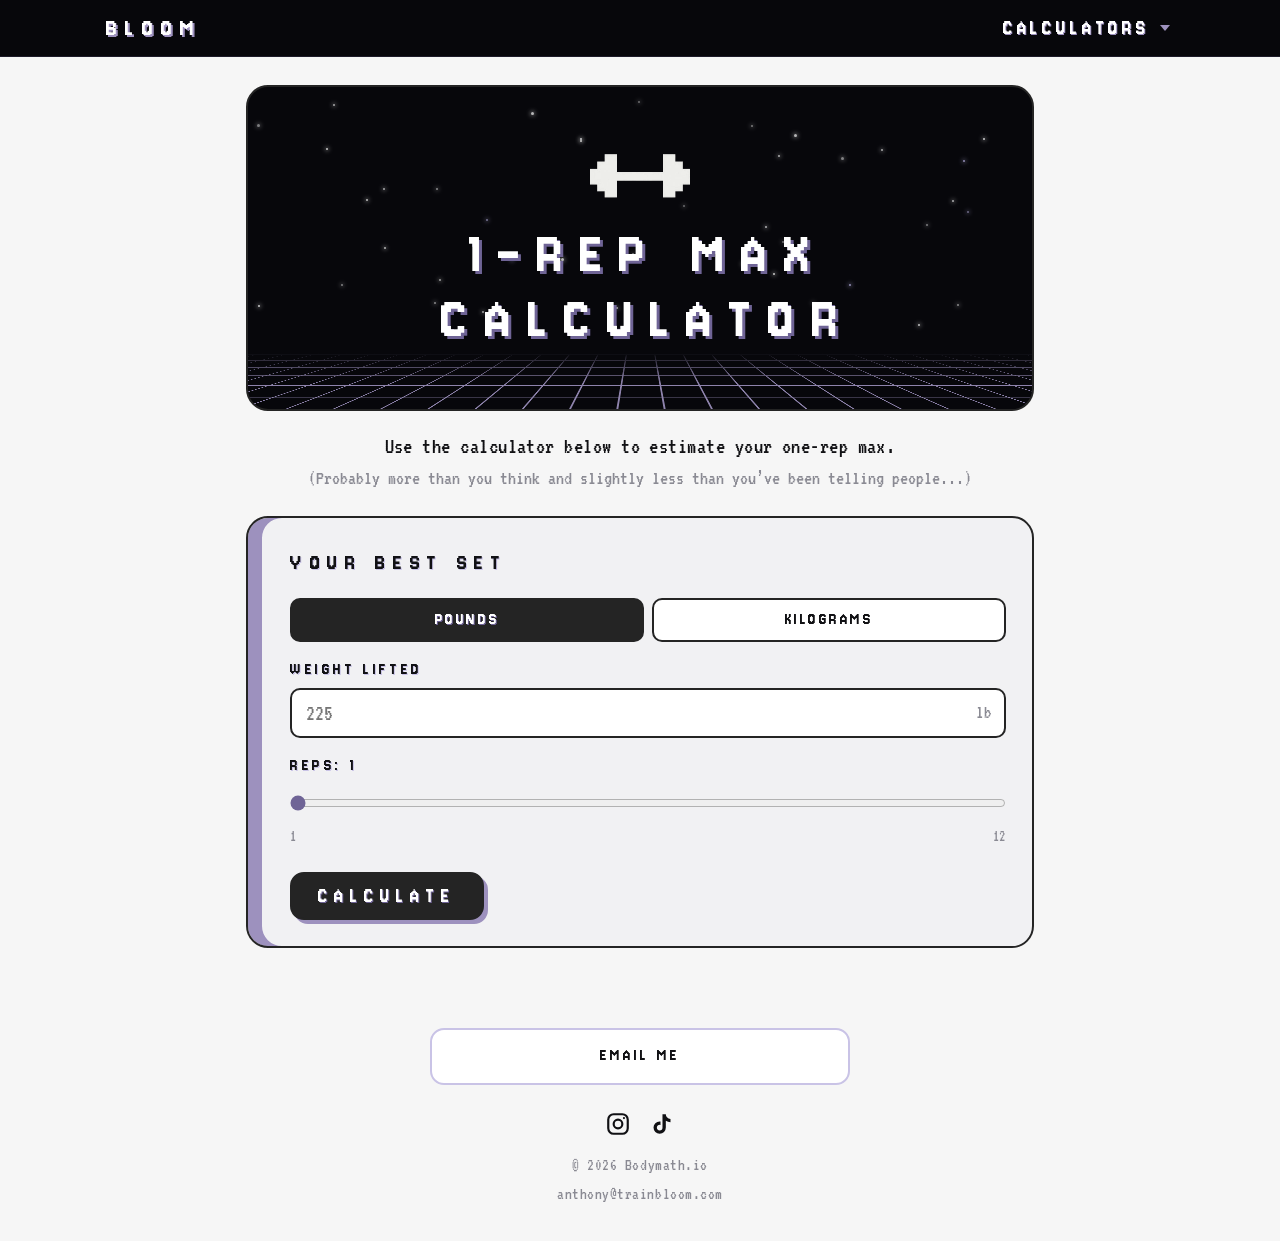
==== 1-rep-max-calculator/index.html @ a90d75d2 "1RM and strength standards headers: dumbbell-only and bars-only icons (home cards keep the originals" ====
<!doctype html>
<html lang="en">
<head>
  <meta charset="utf-8">
  <meta name="viewport" content="width=device-width, initial-scale=1">
  <title>1 REP MAX CALCULATOR | Bodymath.io</title>
  <meta name="description" content="Estimate your one-rep max from any set of 1–12 reps, plus a rep max and percentage table to program your training.">
  <link rel="canonical" href="https://www.trainbloom.com/1-rep-max-calculator/">
  <link rel="icon" href="/assets/img/favicon-32.png" sizes="32x32">
  <link rel="apple-touch-icon" href="/assets/img/favicon.png">
  <link rel="preconnect" href="https://fonts.googleapis.com">
  <link rel="preconnect" href="https://fonts.gstatic.com" crossorigin>
  <link href="https://fonts.googleapis.com/css2?family=Jersey+10&family=VT323&family=Poppins:ital,wght@0,300;0,400;0,500;0,600;1,300&display=swap" rel="stylesheet">
  <link rel="stylesheet" href="/assets/css/site.css">
</head>
<body>
  <main class="wrap">
    <header class="hero sm">
      <img class="px ico-dumbbell" src="/assets/icons/1rm-bar.png" alt="" height="44">
      <h1>1-Rep Max<br>Calculator</h1>
    </header>
    <p class="lede">Use the calculator below to estimate your one-rep max.</p>
    <p class="lede-sub">(Probably more than you think and slightly less than you’ve been telling people...)</p>

    <form class="calc" id="form" novalidate>
      <h2>Your best set</h2>
      <div class="fields">
        <div class="field full">
          <div class="seg" data-name="units" data-remember>
            <button data-value="imperial" aria-pressed="true">Pounds</button>
            <button data-value="metric">Kilograms</button>
          </div>
        </div>
        <div class="field full">
          <label for="weight">Weight lifted</label>
          <div class="unit-wrap"><input type="number" id="weight" inputmode="decimal" min="0" placeholder="225"><span class="u" data-wu>lb</span></div>
        </div>
        <div class="field full">
          <label for="reps">Reps: <span id="reps-out">1</span></label>
          <input type="range" id="reps" min="1" max="12" step="1" value="1">
          <div class="range-ends"><span>1</span><span>12</span></div>
        </div>
      </div>
      <div class="actions"><button class="btn" type="submit">Calculate</button></div>

      <div class="results" id="results" hidden aria-live="polite">
        <div class="big">
          <div class="k">1-Rep Max</div>
          <div class="v"><span id="r-1rm"></span> <small data-wu>lb</small></div>
        </div>
        <h2>1-RM Table</h2>
        <div class="tbl-wrap">
          <table class="tbl">
            <thead><tr><th>Weight</th><th>Rep max</th><th>1RM%</th></tr></thead>
            <tbody id="r-table"></tbody>
          </table>
        </div>
        <a class="next-card" href="/strength-standards-calculator/">
          <div class="next-k">Next up</div>
          <div class="next-h">See how you stack up</div>
          <p>Compare your lifts to strength standards for your bodyweight, age and sex with my Strength Standards calculator.</p>
          <span class="btn next-btn">Check my strength level &#9656;</span>
        </a>
      </div>
    </form>
  </main>

  <script src="/assets/js/layout.js"></script>
  <script src="/assets/js/calc.js"></script>
  <script>
    (function () {
      var B = Bloom;
      var units = B.unitSystem();
      var form = document.getElementById("form");
      var reps = document.getElementById("reps"), repsOut = document.getElementById("reps-out");
      reps.addEventListener("input", function () { repsOut.textContent = reps.value; });

      // [rep max, % of 1RM] — from the original calculator
      var ROWS = [[1, 100], [2, 95], [3, 93], [4, 90], [5, 87], [6, 85], [7, 83], [8, 80], [9, 77], [10, 75], [11, 73], [12, 70],
                  ["-", 65], ["-", 60], ["-", 55], ["-", 50]];

      form.addEventListener("submit", function (e) {
        e.preventDefault();
        var w = B.num("weight"), r = parseInt(reps.value, 10);
        if (!B.error(form, !(w > 0) ? "Please enter the weight you lifted." : "")) return;

        var orm = w * (36 / (37 - r));                                  // Brzycki
        var unit = units() === "metric" ? " kg" : " lbs";
        document.getElementById("r-1rm").textContent = B.fmt(orm);
        document.getElementById("r-table").innerHTML = ROWS.map(function (row) {
          return "<tr" + (row[0] === r ? ' class="hl"' : "") + "><td>" + B.fmt(orm * row[1] / 100) + unit + "</td><td>" +
            row[0] + "</td><td>" + row[1] + "%</td></tr>";
        }).join("");

        B.show(document.getElementById("results"));
      });
    })();
  </script>
</body>
</html>
---- assets/css/site.css ----
/* Trainbloom — shared styles (matches the hoo.be/trainbloom card look) */

:root {
  --bg: #f6f6f6;          /* page background */
  --card: #f1f1f3;        /* card fill */
  --paper: #ffffff;
  --ink: #242424;         /* outlines, dark fills */
  --text: #111114;
  --ink-soft: #4a4a52;
  --muted: #8a8a93;
  --line: #e2e2e8;
  --lav: #9d91be;         /* card stripe */
  --lav-dark: #6f6496;
  --lav-line: #c9c3e6;    /* soft lavender outlines */
  --lav-soft: #e9e6f3;
  --night: #07070b;

  /* legacy names used inline by pages */
  --pink: var(--lav-soft);
  --pink-strong: var(--lav);
  --purple: var(--lav);
  --purple-dark: var(--lav-dark);
  --purple-soft: var(--lav-soft);
  --panel: var(--card);

  --r-lg: 22px;
  --r-md: 14px;
  --r-sm: 10px;
  --pixel: "Jersey 10", "VT323", "Courier New", monospace;
  --mono: "VT323", "Courier New", monospace; /* thin pixel type for small accessory text */
  --sans: "Poppins", system-ui, -apple-system, "Segoe UI", sans-serif;
  --track: .32em;
  --px-shadow: 1px 1px 0 var(--lav-line);
}

* { box-sizing: border-box; }
html { -webkit-text-size-adjust: 100%; }
body {
  margin: 0;
  background: var(--bg);
  color: var(--text);
  font-family: var(--sans);
  font-weight: 400;
  line-height: 1.6;
  min-height: 100vh;
  display: flex;
  flex-direction: column;
}
main { flex: 1; }
img { max-width: 100%; height: auto; display: block; }
a { color: inherit; }
.px { image-rendering: pixelated; }

.wrap { width: 100%; max-width: 820px; margin: 0 auto; padding: 0 16px; }

/* pixel label type */
.pxt {
  font-family: var(--pixel); font-weight: 400; text-transform: uppercase;
  letter-spacing: var(--track); text-shadow: var(--px-shadow);
}

/* ---------- Header ---------- */
.site-header { position: sticky; top: 0; z-index: 50; background: var(--night); border-bottom: 1px solid #1d1b29; }
.site-header .bar {
  max-width: 1100px; margin: 0 auto; padding: 0 16px;
  height: 56px; display: flex; align-items: center; justify-content: space-between; gap: 16px;
}
.logo {
  font-family: var(--pixel); color: #fff; text-decoration: none; font-size: 26px; line-height: 1;
  letter-spacing: var(--track); text-shadow: 2px 2px 0 var(--lav);
}
.nav { position: relative; }
.nav-toggle {
  font-family: var(--pixel); font-size: 22px; letter-spacing: .22em; text-transform: uppercase;
  color: #fff; background: none; border: 0; cursor: pointer; padding: 8px 4px;
  display: flex; align-items: center; gap: 10px; text-shadow: 1px 1px 0 var(--lav);
}
.nav-toggle::after {
  content: ""; width: 0; height: 0;
  border-left: 5px solid transparent; border-right: 5px solid transparent; border-top: 6px solid var(--lav);
  transition: transform .15s;
}
.nav.open .nav-toggle::after { transform: rotate(180deg); }
.nav-menu {
  display: none; position: absolute; right: 0; top: calc(100% + 10px);
  background: var(--card); border: 2px solid var(--ink); border-radius: var(--r-md); overflow: hidden;
  min-width: 270px; list-style: none; margin: 0; padding: 6px 0 6px 10px;
  box-shadow: inset 10px 0 0 var(--lav), 0 10px 30px rgba(0,0,0,.25);
}
.nav.open .nav-menu { display: block; }
.nav-menu a {
  display: block; padding: 8px 16px; text-decoration: none; color: var(--text);
  font-family: var(--pixel); font-size: 19px; letter-spacing: .2em; text-transform: uppercase;
}
.nav-menu a:hover, .nav-menu a:focus-visible, .nav-menu a[aria-current="page"] { background: var(--lav-soft); outline: none; }

/* ---------- Synthwave hero (from the Book List / Lifting cards) ---------- */
.hero {
  position: relative; overflow: hidden; isolation: isolate;
  background: var(--night); color: #fff; text-align: center;
  border: 2px solid var(--ink); border-radius: var(--r-lg);
  margin: 28px auto 22px; padding: 42px 20px 96px;
}
.hero::before { /* stars */
  content: ""; position: absolute; inset: 0; z-index: -2; opacity: .85;
  background-image:
    radial-gradient(1px 1px at 12% 18%, #fff 50%, transparent 51%),
    radial-gradient(1px 1px at 27% 62%, #fff 50%, transparent 51%),
    radial-gradient(1px 1px at 41% 30%, #cfc8ff 50%, transparent 51%),
    radial-gradient(1px 1px at 58% 12%, #fff 50%, transparent 51%),
    radial-gradient(1.5px 1.5px at 66% 48%, #fff 50%, transparent 51%),
    radial-gradient(1px 1px at 79% 26%, #fff 50%, transparent 51%),
    radial-gradient(1px 1px at 88% 58%, #cfc8ff 50%, transparent 51%),
    radial-gradient(1px 1px at 6% 46%, #fff 50%, transparent 51%),
    radial-gradient(1.5px 1.5px at 34% 8%, #fff 50%, transparent 51%),
    radial-gradient(1px 1px at 94% 10%, #fff 50%, transparent 51%),
    radial-gradient(1px 1px at 50% 55%, #fff 50%, transparent 51%),
    radial-gradient(1px 1px at 72% 70%, #fff 50%, transparent 51%);
  background-size: 260px 160px;
}
.hero::after { /* perspective grid */
  content: ""; position: absolute; z-index: -1; left: -50%; right: -50%; bottom: -2px; height: 210px;
  background-image:
    linear-gradient(var(--lav) 2px, transparent 2px),
    linear-gradient(90deg, var(--lav) 2px, transparent 2px);
  background-size: 48px 34px; background-position: center bottom;
  transform: perspective(260px) rotateX(62deg); transform-origin: bottom center;
  -webkit-mask-image: linear-gradient(to top, #000 35%, transparent 100%);
          mask-image: linear-gradient(to top, #000 35%, transparent 100%);
  opacity: .9;
}
.hero .px { width: auto; height: 64px; margin: 0 auto 14px; filter: invert(1); }
.hero .px.ico-dumbbell { height: 44px; margin-top: 10px; margin-bottom: 24px; }   /* wide icon: shorter, same overall footprint */
.hero .px.ico-bars { height: 56px; margin-top: 4px; margin-bottom: 18px; }
.hero h1 {
  margin: 0; font-family: var(--pixel); font-weight: 400; text-transform: uppercase;
  font-size: clamp(30px, 7vw, 54px); line-height: 1.05; letter-spacing: .26em; margin-right: -.26em;
  text-shadow: 3px 3px 0 var(--lav-dark);
}
.hero p { margin: 12px 0 0; color: #c9c6d8; font-size: 15px; }
/* Home hero: one figure with three stats either side, animated by hero.js. The art is a 640×480
   canvas (.hero-stage) centred in the banner; on wide screens the banner is wider than the canvas
   and the extra space is just stars. Title sizes are in cqw so they scale with the banner. */
.hero-art {
  container-type: inline-size; padding: 0; aspect-ratio: 1100 / 520;
  width: min(1100px, calc(100vw - 32px)); left: 50%; transform: translateX(-50%);
}
.hero-art::after { display: none; }
.hero-stage { position: absolute; inset: 0; z-index: 2; width: 100%; height: 100%; }
.hero-stage text { font-family: var(--pixel); letter-spacing: 3px; }
.hero-stage .hs-l { fill: #b9aef0; font-size: 21px; }
.hero-stage .hs-v { fill: #fff; font-size: 38px; }
.hero-stage .hs-u { font-size: 22px; fill: #cfccdb; }
.hero-stage .hm-fig { fill: var(--night); stroke: #d9d3f5; stroke-width: 1px; stroke-linejoin: round; }
.hp-track { fill: #2a2838; }
.hp-fill { fill: #9d91be; }
.hero-copy {
  position: absolute; inset: 0; z-index: 3; pointer-events: none;
  display: flex; flex-direction: column; align-items: center; justify-content: flex-start;
  padding-top: 2.6cqw;
}
.hero-art h1 { font-size: 6.9cqw; letter-spacing: .07em; margin: 0 -.07em 0 0; line-height: .9; text-shadow: none; }
.hero-art p { font-size: 2.15cqw; margin-top: .9cqw; color: #d3cfe3; font-weight: 300; letter-spacing: .01em; }
/* Phones: the banner takes the canvas's own 4:3 shape. */
@media (max-width: 640px) {
  .hero-art { aspect-ratio: 640 / 480; }
  .hero-copy { padding-top: 4.2cqw; }
  .hero-art h1 { font-size: 11cqw; }
  .hero-art p { font-size: 3.4cqw; margin-top: 1.4cqw; }
}
.hero.sm { padding: 57px 16px 57px; } /* even top/bottom so the icon + title sit in the vertical middle */
.hero.sm h1 { font-size: clamp(30px, 8.6vw, 62px); }
@media (max-width: 560px) { .hero.sm h1 { letter-spacing: .18em; margin-right: -.18em; } } /* keeps "How long should" on one line */
/* Calculator headers: the icon and title stay still; the stars drift and twinkle.
   layout.js adds the star dots (.stars); without it the static stars in ::before show instead. */
.hero.has-stars::before { display: none; }
.hero .stars { position: absolute; inset: 0; z-index: -2; pointer-events: none; }
.hero .stars i {                       /* the star drifts... */
  position: absolute; width: 2px; height: 2px;
  animation: star-drift var(--t) ease-in-out var(--d) infinite;
}
.hero .stars i::after {                /* ...and a few of them sparkle: grow, glow and fade, slowly */
  content: ""; position: absolute; inset: 0; background: #fff; border-radius: 50%;
  box-shadow: 0 0 4px 1px rgba(255, 255, 255, .55);
  opacity: var(--o);
}
.hero .stars i.spark::after { animation: star-sparkle var(--s) ease-in-out var(--d) infinite; }   /* only ~10 stars sparkle */
.hero .stars i.s-lav::after { background: #cfc8ff; box-shadow: 0 0 4px 1px rgba(207, 200, 255, .6); }
.hero .stars i.s-big { width: 3px; height: 3px; }
@keyframes star-drift {
  0%, 100% { transform: translate(0, 0); }
  50% { transform: translate(var(--dx), var(--dy)); }
}
@keyframes star-sparkle {
  0%, 100% { transform: scale(.55); opacity: var(--o); }
  50% { transform: scale(1.7); opacity: 1; }
}
@media (prefers-reduced-motion: reduce) { .hero .stars i, .hero .stars i::after { animation: none; } }

.lede { text-align: center; font-family: var(--mono); font-size: 23px; line-height: 1.2; letter-spacing: .02em; margin: 0 auto 6px; max-width: 640px; }
.lede-sub { text-align: center; color: var(--muted); font-family: var(--mono); font-size: 20px; line-height: 1.15; margin: 0 auto 26px; }
.lede + .calc { margin-top: 22px; }

/* ---------- Section heading (hoo.be style) ---------- */
.section-title { text-align: center; font-family: var(--pixel); font-weight: 400; font-size: 24px; letter-spacing: var(--track); text-transform: uppercase; text-shadow: var(--px-shadow); margin: 6px 0 16px; }

/* ---------- Home cards (replicas of the hoo.be calculator cards) ---------- */
.grid { display: grid; grid-template-columns: repeat(2, minmax(0, 1fr)); gap: 16px; margin: 0 auto 56px; }
.card-link {
  position: relative; display: flex; flex-direction: column; justify-content: flex-end; gap: 12px;
  min-height: 150px; padding: 18px 44px 16px 34px; text-decoration: none; color: var(--text);
  background: var(--card); border: 2px solid var(--ink); border-radius: var(--r-lg); overflow: hidden;
  box-shadow: inset 14px 0 0 var(--lav);
  transition: transform .12s, box-shadow .12s;
}
.card-link .px { height: 52px; width: auto; align-self: flex-start; }
.card-link .t {
  font-family: var(--pixel); font-size: 26px; line-height: 1.2; text-transform: uppercase;
  letter-spacing: var(--track); text-shadow: var(--px-shadow);
}
.card-link::before { /* the little dash, top right */
  content: ""; position: absolute; top: 16px; right: 18px; width: 16px; height: 3px; background: var(--lav-line);
}
.card-link::after { /* the arrow, bottom right */
  content: "\2197"; position: absolute; right: 16px; bottom: 10px; font-size: 22px; line-height: 1; color: var(--lav-line);
}
.card-link:hover, .card-link:focus-visible {
  transform: translateY(-3px); outline: none;
  box-shadow: inset 14px 0 0 var(--lav), 0 8px 0 -2px var(--lav-line);
}
@media (max-width: 560px) {
  .grid { gap: 12px; }
  .card-link { min-height: 128px; padding: 14px 30px 12px 26px; box-shadow: inset 10px 0 0 var(--lav); border-radius: 18px; }
  .card-link:hover { box-shadow: inset 10px 0 0 var(--lav); }
  .card-link .px { height: 40px; }
  .card-link .t { font-size: 19px; letter-spacing: .2em; }
  .card-link::after { right: 10px; font-size: 18px; }
  .card-link::before { right: 12px; top: 12px; width: 12px; }
}

/* ---------- Calculator card ---------- */
.calc {
  position: relative; background: var(--card); border: 2px solid var(--ink); border-radius: var(--r-lg);
  box-shadow: inset 14px 0 0 var(--lav);
  padding: 26px 26px 26px 42px; margin: 8px 0 48px;
}
.calc h2 {
  font-family: var(--pixel); font-weight: 400; font-size: 24px; letter-spacing: var(--track);
  text-transform: uppercase; text-shadow: var(--px-shadow); margin: 0 0 16px;
}
.fields { display: grid; grid-template-columns: repeat(2, minmax(0,1fr)); gap: 16px 20px; }
.fields .full { grid-column: 1 / -1; }
@media (max-width: 560px) {
  .fields { grid-template-columns: 1fr; }
  .calc { padding: 20px 16px 20px 28px; box-shadow: inset 10px 0 0 var(--lav); border-radius: 18px; }
}

.field label, .field .label {
  display: block; font-family: var(--pixel); font-size: 18px; letter-spacing: .2em; line-height: 1.3;
  text-transform: uppercase; margin-bottom: 7px; color: var(--text); text-shadow: var(--px-shadow);
}
.field .hint { font-family: var(--mono); font-size: 17px; line-height: 1.15; color: var(--muted); margin-top: 5px; }
.row { display: flex; gap: 8px; }
.row > * { flex: 1; min-width: 0; }

input[type="number"], input[type="date"], select {
  width: 100%; font: inherit; font-family: var(--mono); font-weight: 400; font-size: 22px; line-height: 1.1; color: var(--text);
  padding: 11px 14px; border: 2px solid var(--ink); border-radius: var(--r-sm); background: var(--paper);
  appearance: none; -webkit-appearance: none; -moz-appearance: textfield;
}
select {
  background-image: linear-gradient(45deg, transparent 50%, var(--ink) 50%), linear-gradient(135deg, var(--ink) 50%, transparent 50%);
  background-position: calc(100% - 20px) 50%, calc(100% - 14px) 50%;
  background-size: 6px 6px; background-repeat: no-repeat; padding-right: 36px;
}
input::-webkit-outer-spin-button, input::-webkit-inner-spin-button { -webkit-appearance: none; margin: 0; }
input:focus, select:focus { outline: 3px solid var(--lav-line); outline-offset: 1px; }
.unit-wrap { position: relative; }
.unit-wrap .u { position: absolute; right: 14px; top: 50%; transform: translateY(-50%); font-family: var(--mono); font-size: 19px; color: var(--muted); pointer-events: none; }
.unit-wrap input { padding-right: 46px; }

/* segmented toggle */
.seg { display: flex; gap: 8px; }
.seg button {
  flex: 1; font-family: var(--pixel); font-size: 18px; letter-spacing: .14em; text-transform: uppercase; line-height: 1.2;
  background: var(--paper); color: var(--text); border: 2px solid var(--ink); border-radius: var(--r-sm);
  padding: 9px 8px; cursor: pointer; transition: background .1s;
}
.seg button:hover { background: var(--lav-soft); }
.seg button[aria-pressed="true"] { background: var(--ink); color: #fff; text-shadow: 1px 1px 0 var(--lav-dark); }
.seg button:focus-visible { outline: 3px solid var(--lav-line); outline-offset: 1px; }
.seg.multi { display: grid; grid-template-columns: repeat(auto-fit, minmax(118px, 1fr)); }

.btn {
  display: inline-block; font-family: var(--pixel); font-size: 22px; letter-spacing: var(--track); text-transform: uppercase;
  background: var(--ink); color: #fff; border: 2px solid var(--ink); border-radius: var(--r-md);
  padding: 10px 26px; cursor: pointer; text-decoration: none; text-shadow: 1px 1px 0 var(--lav-dark);
  box-shadow: 4px 4px 0 var(--lav); transition: transform .1s, box-shadow .1s;
}
.btn:hover { transform: translate(-1px,-1px); box-shadow: 5px 5px 0 var(--lav); }
.btn:active { transform: translate(3px,3px); box-shadow: 1px 1px 0 var(--lav); }
.actions { margin-top: 22px; display: flex; gap: 12px; flex-wrap: wrap; }

/* range slider */
input[type="range"] { width: 100%; accent-color: var(--lav-dark); height: 28px; margin: 4px 0 0; }
.range-ends { display: flex; justify-content: space-between; font-family: var(--mono); font-size: 16px; letter-spacing: .04em; color: var(--muted); }
#bf-out { color: var(--lav-dark); }

/* label with its value pushed to the right */
.field .label-row { display: flex; justify-content: space-between; align-items: baseline; gap: 10px; }
.label-row > span:last-child { color: var(--lav-dark); text-transform: none; font-size: 1.25em; letter-spacing: .08em; }
.label-row > span { white-space: nowrap; }
@media (max-width: 560px) { .field .label-row { font-size: 15px; letter-spacing: .14em; } }
.field.has-info { position: relative; }
.field.has-info > .info-pop { top: 32px; left: 0; right: 0; }
/* workout-hours slider: pixel dumbbell + 8-cell bar that fills one cell per hour */
.gym {
  display: flex; align-items: center; gap: 20px; height: 60px; padding: 0 18px; margin: 2px 0 4px;
  background: var(--paper); border: 2px solid var(--ink); border-radius: var(--r-sm);
}
.gym-icon { flex: none; width: 66px; height: 33px; fill: var(--ink); }
/* the bar is a wedge: a thin point on the left (0 hrs) growing to full height on the right (8+),
   cut with clip-path; .gym-fill inside it is the filled part. */
.gym-bar {
  flex: 1; display: flex; height: 22px; background: #e4e1ec;
  clip-path: polygon(0 100%, 100% 0, 100% 100%);
}
.gym-fill {       /* grows smoothly with the slider; lavender with fine scanlines */
  display: block; height: 100%; width: 0;
  background: repeating-linear-gradient(to bottom, var(--lav) 0 2px, #8f83b3 2px 3px);
}
.gym-fill.snap { transition: width .18s ease-out; }
@media (max-width: 560px) { .gym { height: 48px; gap: 14px; padding: 0 12px; } .gym-icon { width: 44px; height: 22px; } .gym-bar { height: 16px; } }
/* "next up" card linking to another calculator */
.next-card {
  display: block; margin-top: 26px; padding: 18px; text-decoration: none; color: inherit; text-align: center;
  background: var(--lav-soft); border: 2px solid var(--ink); border-radius: var(--r-md); box-shadow: 4px 4px 0 var(--lav);
  transition: transform .1s, box-shadow .1s;
}
.next-card:hover { transform: translate(-1px, -1px); box-shadow: 5px 5px 0 var(--lav); }
.next-k { font-family: var(--mono); font-size: 17px; color: var(--lav-dark); letter-spacing: .04em; }
.next-h { font-family: var(--pixel); font-size: 24px; letter-spacing: .14em; text-transform: uppercase; text-shadow: var(--px-shadow); margin: 2px 0 6px; }
.next-card p { font-family: var(--mono); font-size: 19px; line-height: 1.2; color: var(--ink-soft); margin: 0 auto 14px; max-width: 460px; }
.next-btn { font-size: 17px; padding: 8px 18px; letter-spacing: .14em; }
/* step slider: pixel sneakers + footprint trail */
#steps-out { color: var(--lav-dark); }
.trail {
  position: relative; height: 60px; margin: 2px 0 4px; overflow: hidden;
  background: var(--paper); border: 2px solid var(--ink); border-radius: var(--r-sm);
}
.trail::after { /* ground line */
  content: ""; position: absolute; left: 10px; right: 10px; bottom: 9px; height: 2px;
  background: repeating-linear-gradient(90deg, var(--line) 0 6px, transparent 6px 10px);
}
.trail-shoe { position: absolute; left: 10px; bottom: 11px; width: 56px; height: 30px; z-index: 1; }
.trail-prints { position: absolute; top: 0; bottom: 0; left: 80px; right: 12px; }
.trail-prints i {
  position: absolute; width: 18px; height: 6px; color: var(--lav);
  opacity: 0; transform: translateY(3px) scale(.5); transition: opacity .12s, transform .18s cubic-bezier(.3,1.8,.5,1);
}
.trail-prints i.up { top: 31px; }
.trail-prints i.down { top: 38px; }
.trail.small { height: 46px; }
.trail.small .trail-shoe { width: 42px; height: 22.5px; }
.trail.small .trail-prints { left: 62px; }
.trail.small .trail-prints i { width: 12px; height: 4px; }
.trail.small .trail-prints i.up { top: 21px; }
.trail.small .trail-prints i.down { top: 27px; }
.trail-prints svg { display: block; width: 100%; height: 100%; fill: currentColor; }
.trail-prints i.on { opacity: 1; transform: none; }
@media (prefers-reduced-motion: reduce) { .trail-prints i { transition: none; } }

/* ---------- Results ---------- */
.results { margin-top: 26px; border-top: 2px dashed var(--lav-line); padding-top: 24px; scroll-margin-top: 72px; /* clear the sticky header */ }
.results[hidden] { display: none; }
.results h2 { margin-top: 26px; }
.results > h2:first-child { margin-top: 0; }
.calc h2.h-center { text-align: center; }
.big { background: var(--paper); border: 2px solid var(--ink); border-radius: var(--r-md); padding: 18px; text-align: center; margin-bottom: 16px; }
.big .k, .stat .k { font-family: var(--pixel); font-size: 17px; letter-spacing: .2em; text-transform: uppercase; color: var(--ink-soft); text-shadow: var(--px-shadow); }
.big .v { font-family: var(--pixel); font-size: clamp(48px, 11vw, 66px); line-height: 1.05; letter-spacing: .06em; text-shadow: 3px 3px 0 var(--lav-line); }
.big .v small { font-size: .42em; color: var(--ink-soft); text-transform: uppercase; letter-spacing: .15em; text-shadow: none; }
.big .s { font-family: var(--mono); font-size: 19px; line-height: 1.15; color: var(--ink-soft); }

.stats { display: grid; grid-template-columns: repeat(auto-fit, minmax(160px, 1fr)); gap: 12px; margin-bottom: 16px; }
.stat { border: 2px solid var(--ink); border-radius: var(--r-md); padding: 12px 14px; background: var(--paper); }
/* "What's this?" button on result cards and the explanation it opens */
.stat, .big { position: relative; }
.info {
  display: inline-grid; place-items: center; width: 20px; height: 20px; margin-left: 6px; padding: 0;
  vertical-align: 2px; font-family: var(--pixel); font-size: 15px; line-height: 1; letter-spacing: 0; text-shadow: none;
  color: var(--ink); background: var(--lav-soft); border: 2px solid var(--ink); border-radius: 6px; cursor: pointer;
}
.info:hover, .info[aria-expanded="true"] { background: var(--lav); color: #fff; }
.info:focus-visible { outline: 3px solid var(--lav-line); outline-offset: 1px; }
.info-pop {
  position: absolute; z-index: 5; left: 10px; right: 10px; top: 40px; text-align: left;
  background: var(--ink); color: #f1eff8; border-radius: var(--r-sm); box-shadow: 4px 4px 0 var(--lav);
  padding: 10px 12px; font-family: var(--mono); font-size: 18px; line-height: 1.2;
  letter-spacing: .02em; text-transform: none; text-shadow: none;
}
.info-pop b { font-weight: 400; color: var(--lav-line); }
.big .info-pop { left: 18px; right: 18px; top: 46px; }
.stat .v { font-family: var(--pixel); font-size: 32px; line-height: 1.2; letter-spacing: .05em; text-transform: uppercase; }
.stat .s { font-family: var(--mono); font-size: 16px; line-height: 1.15; color: var(--muted); }
.stat.hl { background: var(--lav-soft); }
/* two stat cards that stay side by side, even on phones (protein min / max) */
.stats.pair { grid-template-columns: repeat(2, minmax(0, 1fr)); }
.stat .v small { font-size: .5em; margin-left: 4px; color: var(--ink-soft); letter-spacing: .1em; }
@media (max-width: 560px) {
  .stats.pair { gap: 10px; }
  .stats.pair .stat { padding: 10px 12px; }
  .stats.pair .k { font-size: 14px; letter-spacing: .14em; }
  .stats.pair .v { font-size: 30px; }
  .stats.pair .s { font-size: 15px; }
  .big-opt { padding: 14px 12px 12px; }
  .big-opt .v { font-size: 52px; }
}

.tbl-wrap { overflow-x: auto; -webkit-overflow-scrolling: touch; border: 2px solid var(--ink); border-radius: var(--r-md); margin: 8px 0 16px; background: var(--paper); }
table.tbl { width: 100%; border-collapse: collapse; font-family: var(--mono); font-size: 19px; line-height: 1.1; }
table.tbl th, table.tbl td { border-bottom: 1px solid var(--line); padding: 10px 12px; text-align: center; white-space: nowrap; }
table.tbl tr:last-child td { border-bottom: 0; }
table.tbl td + td, table.tbl th + th { border-left: 1px solid var(--line); }
table.tbl th { font-family: var(--pixel); font-weight: 400; font-size: 16px; letter-spacing: .16em; text-transform: uppercase; background: var(--ink); color: #fff; border-color: #3a3a3a; }
table.tbl td:first-child { text-align: left; white-space: normal; min-width: 9em; }
.lvl-sub { display: block; font-size: 16px; color: var(--muted); margin-top: 3px; }
table.tbl tr.hl .lvl-sub { color: var(--lav-dark); }
table.tbl tr.hl td, table.tbl td.hl { background: var(--lav-soft); color: var(--lav-dark); }

.meter { margin: 12px 0 18px; }
.meter-track { display: flex; height: 20px; border: 2px solid var(--ink); border-radius: 999px; position: relative; overflow: visible; background: var(--paper); }
.meter-track span { flex: 1; }
.meter-track span:first-child { border-radius: 999px 0 0 999px; }
.meter-track span:last-of-type { border-radius: 0 999px 999px 0; }
.meter-track span + span { border-left: 2px solid var(--ink); }
.meter-pin { position: absolute; top: -12px; width: 0; height: 0; border-left: 7px solid transparent; border-right: 7px solid transparent; border-top: 9px solid var(--ink); transform: translateX(-7px); }
.meter-labels { display: flex; font-family: var(--pixel); font-size: 15px; letter-spacing: .1em; text-transform: uppercase; color: var(--ink-soft); margin-top: 4px; }
.meter-labels span { flex: 1; text-align: center; }

.stack { display: flex; height: 36px; border: 2px solid var(--ink); border-radius: var(--r-sm); overflow: hidden; margin: 8px 0 8px; }
.stack > div { display: flex; align-items: center; justify-content: center; font-family: var(--pixel); font-size: 18px; letter-spacing: .08em; overflow: hidden; white-space: nowrap; }
.stack > div + div { border-left: 2px solid var(--ink); }
.legend { display: flex; flex-wrap: wrap; gap: 6px 16px; font-family: var(--mono); font-size: 18px; line-height: 1.15; color: var(--ink-soft); }
.legend i { display: inline-block; width: 12px; height: 12px; border: 1.5px solid var(--ink); border-radius: 3px; margin-right: 6px; vertical-align: -1px; }

.note { font-family: var(--mono); font-size: 17px; line-height: 1.2; color: var(--muted); margin: 12px 0 0; }
/* TDEE goal picker: goal buttons, pace slider on the left, daily target card on the right */
.goal-tabs { margin-bottom: 18px; }
.goal { display: grid; grid-template-columns: minmax(0, 1.15fr) minmax(0, 1fr); gap: 22px; align-items: center; }
.goal-k {
  font-family: var(--pixel); font-size: 18px; letter-spacing: .2em; text-transform: uppercase;
  text-shadow: var(--px-shadow); line-height: 1.2;
}
.goal-hint { margin: 2px 0 10px; font-family: var(--mono); font-size: 18px; line-height: 1.1; color: var(--muted); }
.goal-rate { font-family: var(--pixel); font-size: clamp(34px, 7vw, 46px); line-height: 1; letter-spacing: .04em; text-shadow: 2px 2px 0 var(--lav-line); }
.goal-sub { font-family: var(--mono); font-size: 19px; line-height: 1.1; color: var(--ink-soft); margin: 8px 0 8px; min-height: 1.1em; }
.goal-ticks { display: flex; justify-content: space-between; margin-top: 2px; }
.goal-ticks span { flex: 1; display: flex; flex-direction: column; font-family: var(--mono); font-size: 16px; line-height: 1.1; color: var(--muted); letter-spacing: .04em; }
.goal-ticks span:nth-child(2) { text-align: center; }
.goal-ticks span:last-child { text-align: right; }
.goal-ticks b { font-weight: 400; font-size: 19px; color: var(--text); text-transform: uppercase; letter-spacing: .08em; }
.goal-ticks i { font-style: normal; }
.goal-target {
  background: var(--lav-soft); border: 2px solid var(--ink); border-radius: var(--r-md);
  padding: 18px 16px; text-align: center; box-shadow: 4px 4px 0 var(--lav);
}
.goal-target .k { font-family: var(--pixel); font-size: 17px; letter-spacing: .2em; text-transform: uppercase; color: var(--ink-soft); text-shadow: var(--px-shadow); }
.goal-target .v { font-family: var(--pixel); font-size: clamp(52px, 12vw, 70px); line-height: 1; letter-spacing: .05em; margin-top: 6px; text-shadow: 3px 3px 0 var(--lav-line); }
.goal-target .u { font-family: var(--pixel); font-size: 16px; letter-spacing: .2em; text-transform: uppercase; color: var(--ink-soft); margin-top: 2px; }
.goal-diff { border-top: 1px solid var(--lav-line); margin-top: 12px; padding-top: 10px; font-family: var(--mono); font-size: 20px; line-height: 1.1; color: var(--ink-soft); }
.goal-target.low .v { color: #a8364b; }
.goal-target.low .goal-diff::after { content: " · under 1,200 cal, see note below"; color: #a8364b; }
.goal-foot { font-family: var(--mono); font-size: 17px; color: var(--muted); margin: 12px 0 0; }
@media (max-width: 560px) {
  .goal { grid-template-columns: 1fr; gap: 18px; }
  .goal-tabs button { font-size: 15px; letter-spacing: .08em; padding: 9px 4px; }
}
.callout { border: 2px solid var(--lav-line); border-left: 8px solid var(--lav); border-radius: var(--r-sm); background: var(--paper); padding: 12px 14px; font-family: var(--mono); font-size: 19px; line-height: 1.2; margin: 12px 0; }
.callout-tip { border-color: var(--lav-line); border-left-color: var(--lav-dark); background: var(--lav-soft); }
.pop-in { animation: pop-in .25s ease-out; }
@keyframes pop-in { from { opacity: 0; transform: translateY(-6px); } to { opacity: 1; transform: none; } }
@media (prefers-reduced-motion: reduce) { .pop-in { animation: none; } }
.chart { width: 100%; height: auto; border: 2px solid var(--ink); border-radius: var(--r-md); background: var(--paper); }

/* body fat guide */
.bf-guide { margin-top: 10px; }
.bf-guide summary { cursor: pointer; font-family: var(--mono); font-size: 19px; color: var(--lav-dark); text-decoration: underline; }
.bf-cards { display: grid; grid-template-columns: repeat(3, minmax(0, 1fr)); gap: 10px 10px; margin-top: 10px; }
.bf-card {
  position: relative; display: block; padding: 8px 6px 16px; margin-bottom: 12px; cursor: pointer; font: inherit;
  background: var(--paper); border: 2px solid var(--ink); border-radius: 12px; overflow: visible;
}
.bf-card svg { display: block; width: 100%; height: auto; }
.bf-card .r {
  position: absolute; left: 50%; bottom: -12px; transform: translateX(-50%); white-space: nowrap;
  font-family: var(--mono); font-size: 17px; line-height: 1.1; color: var(--text); background: var(--paper);
  border: 2px solid var(--ink); border-radius: 8px; padding: 1px 8px;
}
.bf-card:hover { background: var(--lav-soft); }
.bf-card[aria-pressed="true"] { background: var(--lav-soft); box-shadow: 0 0 0 3px var(--lav); }
.bf-card[aria-pressed="true"] .r { background: var(--lav); color: #fff; }
@media (max-width: 560px) { .bf-cards { gap: 8px; } .bf-card .r { font-size: 11px; padding: 1px 5px; } }

/* ---------- Article content ---------- */
.cta { text-align: center; color: var(--muted); font-family: var(--mono); font-size: 20px; margin: 0 auto 32px; max-width: 560px; }
.cta a { color: var(--lav-dark); font-weight: 500; }
hr.rule { border: 0; border-top: 1px solid var(--line); margin: 40px auto; max-width: 400px; }
.article { max-width: 700px; margin: 0 auto 56px; font-size: 15px; }
.article h2 { font-weight: 600; font-size: clamp(22px, 4vw, 26px); text-align: center; margin: 32px 0 8px; }
.article h3 { font-weight: 600; font-size: 18px; text-align: center; margin: 24px 0 8px; }
.article .subtle { text-align: center; color: var(--muted); font-style: italic; margin-top: 0; }
.article ol li { margin-bottom: 10px; }
.article .closing { text-align: center; color: var(--muted); font-style: italic; }
.article .closing p { margin: 0 0 18px; }
.article .closing a { color: var(--lav-dark); }
.article figure { margin: 20px auto; max-width: 300px; }
.article figure img { border-radius: var(--r-md); border: 2px solid var(--ink); }
/* "Learn" section under a calculator: pixel headings, thin pixel body text, cards like the results */
.learn { max-width: 760px; margin: 8px auto 56px; }
.learn-h {
  font-family: var(--pixel); font-weight: 400; font-size: clamp(26px, 6vw, 34px); letter-spacing: var(--track);
  text-transform: uppercase; text-shadow: var(--px-shadow); text-align: center; margin: 0 0 6px;
}
.learn-sub { font-family: var(--mono); font-size: 21px; line-height: 1.2; color: var(--ink-soft); text-align: center; margin: 0 0 26px; }
.learn-k {
  font-family: var(--pixel); font-size: 18px; letter-spacing: .2em; text-transform: uppercase;
  text-shadow: var(--px-shadow); margin: 0 0 10px;
}
.parts { columns: 2; column-gap: 14px; }
.part { break-inside: avoid; margin-bottom: 14px; background: var(--paper); border: 2px solid var(--ink); border-radius: var(--r-md); padding: 14px 16px; }
/* single TDEE graphic: the equation, then one bar with a typical split (colours match the parts) */
.tdee-fig { margin: 0 0 28px; background: var(--paper); border: 2px solid var(--ink); border-radius: var(--r-md); padding: 18px; }
.tf-eq { display: flex; flex-wrap: wrap; align-items: center; justify-content: center; gap: 8px; margin-bottom: 16px; }
.tf-total { font-family: var(--pixel); font-size: 30px; line-height: 1; letter-spacing: .1em; text-shadow: var(--px-shadow); }
.tf-plus { font-family: var(--pixel); font-size: 24px; line-height: 1; color: var(--lav-dark); }
.tf-chip { font-family: var(--pixel); font-size: 19px; line-height: 1; letter-spacing: .1em; padding: 6px 9px 5px; border: 2px solid var(--ink); border-radius: 6px; }
.tf-bar { display: flex; height: 64px; border: 2px solid var(--ink); border-radius: var(--r-sm); overflow: hidden; }
.tf-bar div {
  min-width: 54px; display: flex; flex-direction: column; align-items: center; justify-content: center; gap: 3px;
  border-left: 2px solid var(--ink);
}
.tf-bar div:first-child { border-left: 0; }
.tf-bar b { font-family: var(--pixel); font-weight: 400; font-size: 17px; line-height: 1; letter-spacing: .1em; }
.tf-bar span { font-family: var(--mono); font-size: 17px; line-height: 1; }
.tf-cap { font-family: var(--mono); font-size: 17px; color: var(--muted); text-align: center; margin: 10px 0 0; }
@media (max-width: 560px) {
  .tdee-fig { padding: 14px 12px; }
  .tf-total { font-size: 24px; } .tf-chip { font-size: 15px; padding: 5px 6px 4px; } .tf-plus { font-size: 18px; } .tf-eq { gap: 5px; }
  .tf-bar { height: 56px; } .tf-bar div { min-width: 46px; } .tf-bar b { font-size: 14px; } .tf-bar span { font-size: 15px; }
}
.part-top { display: flex; align-items: center; gap: 10px; }
.part-top i { width: 16px; height: 16px; border: 2px solid var(--ink); border-radius: 4px; flex: none; }
.part-k { font-family: var(--pixel); font-size: 28px; line-height: 1; letter-spacing: .08em; }
.part-share {
  margin-left: auto; font-family: var(--mono); font-size: 18px; line-height: 1; color: var(--lav-dark);
  background: var(--lav-soft); border: 1px solid var(--lav-line); border-radius: 6px; padding: 3px 7px 2px;
}
.part-name { font-family: var(--pixel); font-size: 15px; letter-spacing: .14em; text-transform: uppercase; color: var(--ink-soft); margin: 6px 0 8px; }
.part p, .learn-end p { font-family: var(--mono); font-size: 19px; line-height: 1.25; color: var(--text); margin: 0; }
.learn-end {
  margin-top: 12px;
  background: var(--lav-soft); border: 2px solid var(--ink); border-radius: var(--r-md); padding: 20px; box-shadow: 4px 4px 0 var(--lav);
}
.learn-end h3 {
  font-family: var(--pixel); font-weight: 400; font-size: 21px; line-height: 1.25; letter-spacing: .12em;
  text-transform: uppercase; text-shadow: var(--px-shadow); margin: 0 0 10px;
}
.learn-end p + p { margin-top: 10px; }
.learn-btn { margin-top: 16px; font-size: 17px; letter-spacing: .12em; padding: 9px 16px; }
@media (max-width: 560px) {
  .parts { columns: 1; }
  .learn-end { padding: 16px; }
}
/* paragraph inside a calculator section */
.sec-p { font-family: var(--mono); font-size: 19px; line-height: 1.25; margin: 0 0 8px; }
/* protein cheat sheet: three food cards */
.foods { display: grid; gap: 12px; margin: 12px 0 6px; }
.food { border: 2px solid var(--ink); border-radius: var(--r-sm); background: var(--card); overflow: hidden; }
.food-h {
  display: flex; align-items: center; gap: 8px; padding: 8px 12px; background: var(--ink); color: #fff;
  font-family: var(--pixel); font-size: 17px; letter-spacing: .18em; text-transform: uppercase; text-shadow: 1px 1px 0 var(--lav-dark);
}
.food-h i { width: 12px; height: 12px; border: 2px solid #fff; border-radius: 3px; }
.food ul { list-style: none; margin: 0; padding: 10px 12px; display: flex; flex-wrap: wrap; gap: 6px; }
.food li { font-family: var(--mono); font-size: 18px; line-height: 1; padding: 4px 8px 3px; background: var(--paper); border: 1px solid var(--lav-line); border-radius: 6px; }
.faq details { border: 2px solid var(--ink); border-radius: var(--r-md); margin-bottom: 14px; background: var(--card); overflow: hidden; box-shadow: inset 10px 0 0 var(--lav); }
.faq summary { cursor: pointer; padding: 14px 16px 14px 26px; font-family: var(--mono); font-size: 21px; line-height: 1.15; color: var(--text); list-style: none; display: flex; justify-content: space-between; gap: 12px; }
.faq summary::-webkit-details-marker { display: none; }
.faq summary::after { content: "+"; font-family: var(--pixel); font-size: 26px; line-height: .8; color: var(--lav-dark); }
.faq details[open] summary::after { content: "\2212"; }
.faq details[open] summary { border-bottom: 1px solid var(--lav-line); }
.faq .body { padding: 4px 16px 12px 26px; font-family: var(--mono); font-size: 19px; line-height: 1.25; }
.faq details { background: var(--paper); }
.faq .body p { margin: 10px 0; }

/* ---------- Footer ---------- */
.site-footer { text-align: center; padding: 32px 16px 32px; color: var(--muted); font-size: 13px; }
.contact { display: grid; gap: 12px; max-width: 420px; margin: 0 auto 26px; }
.site-footer .contact a {
  display: flex; align-items: center; justify-content: center; gap: 10px; text-decoration: none;
  border: 2px solid var(--lav-line); border-radius: var(--r-md); background: var(--paper); color: var(--text);
  font-family: var(--pixel); font-size: 18px; letter-spacing: .18em; text-transform: uppercase; padding: 12px 14px;
}
.site-footer .contact a:hover { text-decoration: none; background: var(--lav-soft); }
.social { display: flex; justify-content: center; gap: 18px; margin-bottom: 14px; }
.site-footer .social a { color: var(--text); display: inline-flex; }
.social svg { width: 26px; height: 26px; }
.site-footer p { margin: 2px 0; }
.site-footer a { color: var(--muted); text-decoration: none; }
.site-footer p { font-family: var(--mono); font-size: 17px; letter-spacing: .03em; }
.site-footer a:hover { text-decoration: underline; }

.sr-only { position: absolute; width: 1px; height: 1px; padding: 0; margin: -1px; overflow: hidden; clip: rect(0,0,0,0); border: 0; }

/* ---------- Protein gauge ---------- */
.gauge { position: relative; margin: 100px 6px 44px; }   /* room for the shaker pin above the track */
.gauge-track { display: flex; height: 30px; border: 2px solid var(--ink); border-radius: 999px; overflow: hidden; background: var(--paper); }
.gauge-track span { display: flex; align-items: center; justify-content: center; min-width: 0; overflow: hidden; }
.gauge-track span + span { border-left: 2px solid var(--ink); }
.gauge-track em { font-style: normal; font-family: var(--pixel); font-size: 16px; letter-spacing: .16em; text-transform: uppercase; white-space: nowrap; }
.z-low { background: repeating-linear-gradient(-45deg, var(--paper) 0 6px, var(--card) 6px 12px); color: var(--muted); }
.z-target { background: var(--lav); color: #fff; text-shadow: 1px 1px 0 var(--lav-dark); }
.z-high { background: repeating-linear-gradient(-45deg, var(--paper) 0 6px, var(--lav-soft) 6px 12px); color: var(--muted); }
.gauge-pin {
  position: absolute; bottom: calc(100% + 4px); transform: translateX(-50%);
  display: flex; flex-direction: column; align-items: center; transition: left .5s cubic-bezier(.2,.8,.2,1);
}
.gauge-pin img { height: 26px; width: auto; margin-bottom: 2px; }
.gauge-pin span {
  font-family: var(--pixel); font-size: 20px; letter-spacing: .08em; background: var(--ink); color: #fff;
  border-radius: 8px; padding: 0 8px; line-height: 1.4; box-shadow: 2px 2px 0 var(--lav);
}
.gauge-pin::after { content: ""; width: 0; height: 0; border-left: 7px solid transparent; border-right: 7px solid transparent; border-top: 9px solid var(--ink); margin-top: 2px; }
.gauge-tick {
  position: absolute; top: calc(100% + 6px); transform: translateX(-50%); white-space: nowrap;
  font-family: var(--pixel); font-size: 16px; letter-spacing: .1em; text-transform: uppercase; color: var(--ink-soft);
}
.gauge-tick::before { content: ""; position: absolute; left: 50%; top: -8px; height: 6px; border-left: 2px solid var(--ink); }
@media (max-width: 560px) { .gauge-track em { font-size: 13px; letter-spacing: .08em; } }

/* ---------- Strength standards ---------- */
.lift-card { background: var(--paper); border: 2px solid var(--ink); border-radius: var(--r-md); padding: 14px 16px 10px; margin-bottom: 12px; }
.lift-head { display: flex; justify-content: space-between; align-items: baseline; gap: 10px; }
.lift-head .k { font-family: var(--pixel); font-size: 20px; letter-spacing: .18em; text-transform: uppercase; text-shadow: var(--px-shadow); }
.lift-head .lvl { font-family: var(--pixel); font-size: 26px; letter-spacing: .08em; text-transform: uppercase; color: var(--lav-dark); }
.lift-sub { font-family: var(--mono); font-size: 18px; line-height: 1.15; color: var(--ink-soft); margin: 2px 0 14px; }
.lvl-track { position: relative; display: flex; border: 2px solid var(--ink); border-radius: 999px; height: 22px; background: var(--card); }
.lvl-track span { flex: 1; }
.lvl-track span:first-child { border-radius: 999px 0 0 999px; }
.lvl-track span:nth-of-type(5) { border-radius: 0 999px 999px 0; }
.lvl-track span + span { border-left: 2px solid var(--ink); }
.lvl-track span.on { background: repeating-linear-gradient(to bottom, var(--lav) 0 2px, #8f83b3 2px 3px); }   /* scanline fill, same as the workout-hours bar */
.lvl-track .meter-pin { top: -12px; transition: left .5s cubic-bezier(.2,.8,.2,1); }
.lift-card .meter-labels { font-size: 13px; }
.method { margin-top: 16px; border: 2px solid var(--lav-line); border-radius: var(--r-md); background: var(--paper); }
.method summary { cursor: pointer; padding: 12px 14px; font-family: var(--pixel); font-size: 16px; letter-spacing: .14em; text-transform: uppercase; color: var(--lav-dark); }
.method .body { padding: 0 14px 6px; font-family: var(--mono); font-size: 19px; line-height: 1.25; }
.method .body p { margin: 0 0 10px; }
.method a { color: var(--lav-dark); }

/* ---------- VO2 test info ---------- */
.test-info { background: var(--paper); border: 2px solid var(--lav-line); border-left: 8px solid var(--lav); border-radius: var(--r-sm); padding: 12px 14px; margin: 0 0 18px; font-family: var(--mono); font-size: 19px; line-height: 1.2; }
.test-info p { margin: 0 0 6px; }
.test-info .t-name { font-family: var(--pixel); font-size: 20px; letter-spacing: .14em; text-transform: uppercase; text-shadow: var(--px-shadow); margin-bottom: 4px; }
.test-info summary { cursor: pointer; color: var(--lav-dark); }
.test-info ol { margin: 8px 0 2px; padding-left: 20px; }
.test-info li { margin-bottom: 4px; }
@media (max-width: 560px) { .meter-labels { font-size: 12px; letter-spacing: 0; } }

/* ---------- Muscle gain timeline ---------- */
.timeline { display: grid; gap: 8px; margin: 6px 0; }
.tl-row { display: grid; grid-template-columns: 74px 1fr 82px; align-items: center; gap: 10px; }
.tl-y { font-family: var(--pixel); font-size: 17px; letter-spacing: .12em; text-transform: uppercase; }
.tl-bar { height: 22px; border: 2px solid var(--ink); border-radius: 999px; background: var(--paper); overflow: hidden; }
.tl-bar i { display: block; height: 100%; background: var(--lav); border-right: 2px solid var(--ink); transition: width .5s cubic-bezier(.2,.8,.2,1); }
.tl-bar i[style*="width:0%"] { border-right: 0; }
.tl-v { font-family: var(--pixel); font-size: 19px; letter-spacing: .04em; text-align: right; }
.tl-done { font-family: var(--pixel); font-size: 17px; letter-spacing: .14em; text-transform: uppercase; color: var(--lav-dark); padding-left: 84px; }
@media (max-width: 560px) { .tl-row { grid-template-columns: 64px 1fr 74px; } .tl-done { padding-left: 0; } }
@media (max-width: 560px) {
  table.tbl th, table.tbl td { padding: 8px; }
  table.tbl th { font-size: 14px; letter-spacing: .08em; }
}
.big + .gauge { margin-top: 86px; }

/* body fat guide: illustrated (image) tiles */
.bf-cards:has(.bf-card.photo) { background: #141414; padding: 12px 12px 4px; border-radius: var(--r-md); }
.bf-card.photo { background: #1e1e1e; border-color: #555; padding: 4px 4px 14px; }
.bf-card.photo img { display: block; width: 100%; height: auto; border-radius: 8px; }
.bf-card.photo .r { background: #1e1e1e; border-color: #555; color: #fff; }
.bf-card.photo:hover { background: #262626; border-color: var(--lav-line); }
.bf-card.photo[aria-pressed="true"] { background: #262626; border-color: var(--lav); box-shadow: 0 0 0 3px var(--lav); }
.bf-card.photo[aria-pressed="true"] .r { background: var(--lav); border-color: var(--lav); }
/* body fat guide labels: site pixel type */
.bf-card .r { font-family: var(--pixel); font-weight: 400; font-size: 19px; letter-spacing: .12em; line-height: 1.25; padding: 0 9px 0 11px; text-shadow: 1px 1px 0 var(--lav-dark); }
@media (max-width: 560px) { .bf-card .r { font-size: 16px; letter-spacing: .08em; padding: 0 6px 0 8px; } }
.bf-card.photo.round { padding: 6px 6px 16px; }
.bf-card.photo.round img { border-radius: 50%; }
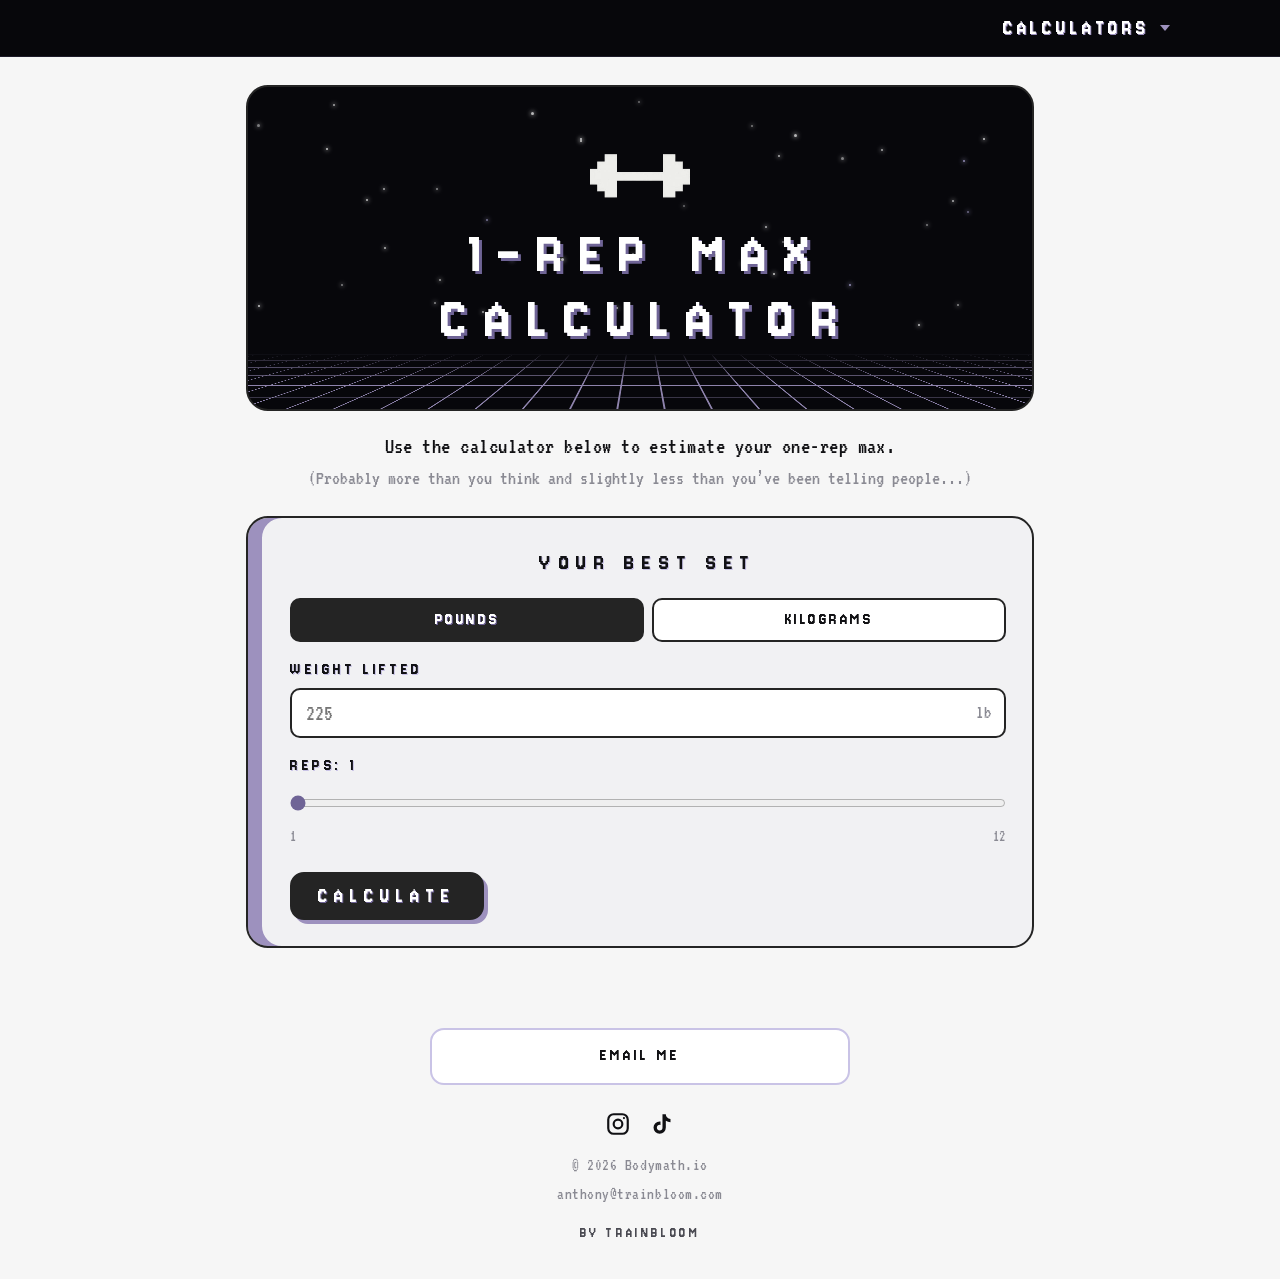
==== commit 8d0fd74d: "New X favicon, home tab title bodymath.io Co-Authored-By: Claude Opus 5.5 <noreply@anthropic.com> Cl" ====
--- a/1-rep-max-calculator/index.html
+++ b/1-rep-max-calculator/index.html
@@ -6,8 +6,8 @@
   <title>1 REP MAX CALCULATOR | Bodymath.io</title>
   <meta name="description" content="Estimate your one-rep max from any set of 1–12 reps, plus a rep max and percentage table to program your training.">
   <link rel="canonical" href="https://www.trainbloom.com/1-rep-max-calculator/">
-  <link rel="icon" href="/assets/img/favicon-32.png" sizes="32x32">
-  <link rel="apple-touch-icon" href="/assets/img/favicon.png">
+  <link rel="icon" href="/assets/img/favicon-32.png?v=2" sizes="32x32">
+  <link rel="apple-touch-icon" href="/assets/img/favicon.png?v=2">
   <link rel="preconnect" href="https://fonts.googleapis.com">
   <link rel="preconnect" href="https://fonts.gstatic.com" crossorigin>
   <link href="https://fonts.googleapis.com/css2?family=Jersey+10&family=VT323&family=Poppins:ital,wght@0,300;0,400;0,500;0,600;1,300&display=swap" rel="stylesheet">
--- a/assets/css/site.css
+++ b/assets/css/site.css
@@ -63,7 +63,7 @@
 .site-header { position: sticky; top: 0; z-index: 50; background: var(--night); border-bottom: 1px solid #1d1b29; }
 .site-header .bar {
   max-width: 1100px; margin: 0 auto; padding: 0 16px;
-  height: 56px; display: flex; align-items: center; justify-content: space-between; gap: 16px;
+  height: 56px; display: flex; align-items: center; justify-content: flex-end; gap: 16px;
 }
 .logo {
   font-family: var(--pixel); color: #fff; text-decoration: none; font-size: 26px; line-height: 1;
@@ -93,6 +93,8 @@
   font-family: var(--pixel); font-size: 19px; letter-spacing: .2em; text-transform: uppercase;
 }
 .nav-menu a:hover, .nav-menu a:focus-visible, .nav-menu a[aria-current="page"] { background: var(--lav-soft); outline: none; }
+.nav-menu .nav-home { border-bottom: 1px dashed var(--lav-line); margin-bottom: 4px; padding-bottom: 4px; }
+.nav-menu .nav-home a { color: var(--lav-dark); }
 
 /* ---------- Synthwave hero (from the Book List / Lifting cards) ---------- */
 .hero {
@@ -131,7 +133,7 @@
 }
 .hero .px { width: auto; height: 64px; margin: 0 auto 14px; filter: invert(1); }
 .hero .px.ico-dumbbell { height: 44px; margin-top: 10px; margin-bottom: 24px; }   /* wide icon: shorter, same overall footprint */
-.hero .px.ico-bars { height: 56px; margin-top: 4px; margin-bottom: 18px; }
+.hero .px.ico-bars { height: 50px; margin-top: 10px; margin-bottom: 18px; }   /* 13x10 pixel grid, drawn at exactly 5x */
 .hero h1 {
   margin: 0; font-family: var(--pixel); font-weight: 400; text-transform: uppercase;
   font-size: clamp(30px, 7vw, 54px); line-height: 1.05; letter-spacing: .26em; margin-right: -.26em;
@@ -151,6 +153,7 @@
 .hero-stage .hs-l { fill: #b9aef0; font-size: 21px; }
 .hero-stage .hs-v { fill: #fff; font-size: 38px; }
 .hero-stage .hs-u { font-size: 22px; fill: #cfccdb; }
+.hero-stage .hm-vals { will-change: transform, opacity; }   /* numbers move as one smooth layer */
 .hero-stage .hm-fig { fill: var(--night); stroke: #d9d3f5; stroke-width: 1px; stroke-linejoin: round; }
 .hp-track { fill: #2a2838; }
 .hp-fill { fill: #9d91be; }
@@ -246,7 +249,7 @@
 }
 .calc h2 {
   font-family: var(--pixel); font-weight: 400; font-size: 24px; letter-spacing: var(--track);
-  text-transform: uppercase; text-shadow: var(--px-shadow); margin: 0 0 16px;
+  text-transform: uppercase; text-shadow: var(--px-shadow); margin: 0 0 16px; text-align: center;
 }
 .fields { display: grid; grid-template-columns: repeat(2, minmax(0,1fr)); gap: 16px 20px; }
 .fields .full { grid-column: 1 / -1; }
@@ -452,11 +455,13 @@
   font-family: var(--pixel); font-size: 18px; letter-spacing: .2em; text-transform: uppercase;
   text-shadow: var(--px-shadow); line-height: 1.2;
 }
+.calc .sub-h { font-family: var(--pixel); font-size: 17px; letter-spacing: .14em; text-transform: uppercase; text-align: center; text-shadow: var(--px-shadow); margin-top: 22px; }
 .goal-hint { margin: 2px 0 10px; font-family: var(--mono); font-size: 18px; line-height: 1.1; color: var(--muted); }
-.goal-rate { font-family: var(--pixel); font-size: clamp(34px, 7vw, 46px); line-height: 1; letter-spacing: .04em; text-shadow: 2px 2px 0 var(--lav-line); }
-.goal-sub { font-family: var(--mono); font-size: 19px; line-height: 1.1; color: var(--ink-soft); margin: 8px 0 8px; min-height: 1.1em; }
+.goal-rate { display: inline-block; margin-top: 14px; padding: 7px 18px 6px; font-family: var(--pixel); font-size: 22px; line-height: 1; letter-spacing: .1em; text-transform: uppercase; background: var(--lav-soft); border: 2px solid var(--ink); border-radius: 999px; box-shadow: 3px 3px 0 var(--lav); }
+.goal-sub { font-family: var(--mono); font-size: 19px; line-height: 1.2; color: var(--ink-soft); margin: 12px 0 16px; min-height: 1.2em; }
 .goal-ticks { display: flex; justify-content: space-between; margin-top: 2px; }
 .goal-ticks span { flex: 1; display: flex; flex-direction: column; font-family: var(--mono); font-size: 16px; line-height: 1.1; color: var(--muted); letter-spacing: .04em; }
+.goal-ticks span:first-child { text-align: left; }
 .goal-ticks span:nth-child(2) { text-align: center; }
 .goal-ticks span:last-child { text-align: right; }
 .goal-ticks b { font-weight: 400; font-size: 19px; color: var(--text); text-transform: uppercase; letter-spacing: .08em; }
@@ -593,6 +598,7 @@
 .faq .body { padding: 4px 16px 12px 26px; font-family: var(--mono); font-size: 19px; line-height: 1.25; }
 .faq details { background: var(--paper); }
 .faq .body p { margin: 10px 0; }
+.faq .body a { color: var(--lav-dark); text-decoration-thickness: 1px; text-underline-offset: 2px; }
 
 /* ---------- Footer ---------- */
 .site-footer { text-align: center; padding: 32px 16px 32px; color: var(--muted); font-size: 13px; }
@@ -610,6 +616,7 @@
 .site-footer a { color: var(--muted); text-decoration: none; }
 .site-footer p { font-family: var(--mono); font-size: 17px; letter-spacing: .03em; }
 .site-footer a:hover { text-decoration: underline; }
+.site-footer .by { font-family: var(--pixel); font-size: 15px; letter-spacing: .24em; text-transform: uppercase; color: var(--ink-soft); margin-top: 14px; }
 
 .sr-only { position: absolute; width: 1px; height: 1px; padding: 0; margin: -1px; overflow: hidden; clip: rect(0,0,0,0); border: 0; }
 
@@ -697,3 +704,27 @@
 @media (max-width: 560px) { .bf-card .r { font-size: 16px; letter-spacing: .08em; padding: 0 6px 0 8px; } }
 .bf-card.photo.round { padding: 6px 6px 16px; }
 .bf-card.photo.round img { border-radius: 50%; }
+
+/* ---------- Phone polish: tighter tracking so headings, buttons and tables fit cleanly ---------- */
+.tbl .abbr { display: none; }
+@media (max-width: 560px) {
+  .calc h2, .section-title { font-size: 30px; letter-spacing: .1em; line-height: 1.25; }
+  .calc .sub-h { font-size: 20px; letter-spacing: .12em; }
+  .goal-k { font-size: 24px; letter-spacing: .12em; }
+  .goal-tabs { margin-bottom: 30px; }
+  .goal-hint { margin-top: 6px; }
+  .goal-pace { text-align: center; }
+  .learn-h { font-size: 22px; letter-spacing: .16em; }
+  .seg button { font-size: 15px; letter-spacing: .08em; padding: 9px 4px; }
+  .card-link .t { font-size: 16px; letter-spacing: .1em; }
+  table.tbl td:first-child { min-width: 0; }
+  table.tbl th, table.tbl td { padding: 8px 6px; }
+  .tbl .full { display: none; } .tbl .abbr { display: inline; }
+  .tbl .oa { display: none; }                      /* VO2 table: only your age group's column */
+  .next-h { font-size: 19px; letter-spacing: .1em; }
+  .next-btn { font-size: 14px; letter-spacing: .08em; padding: 8px 14px; }
+  .lift-head .k { font-size: 17px; letter-spacing: .1em; }
+  .lift-head .lvl { font-size: 21px; }
+  .gauge-track em { font-size: 11px; letter-spacing: .04em; }
+  .stats.pair .k { font-size: 13px; letter-spacing: .1em; }
+}
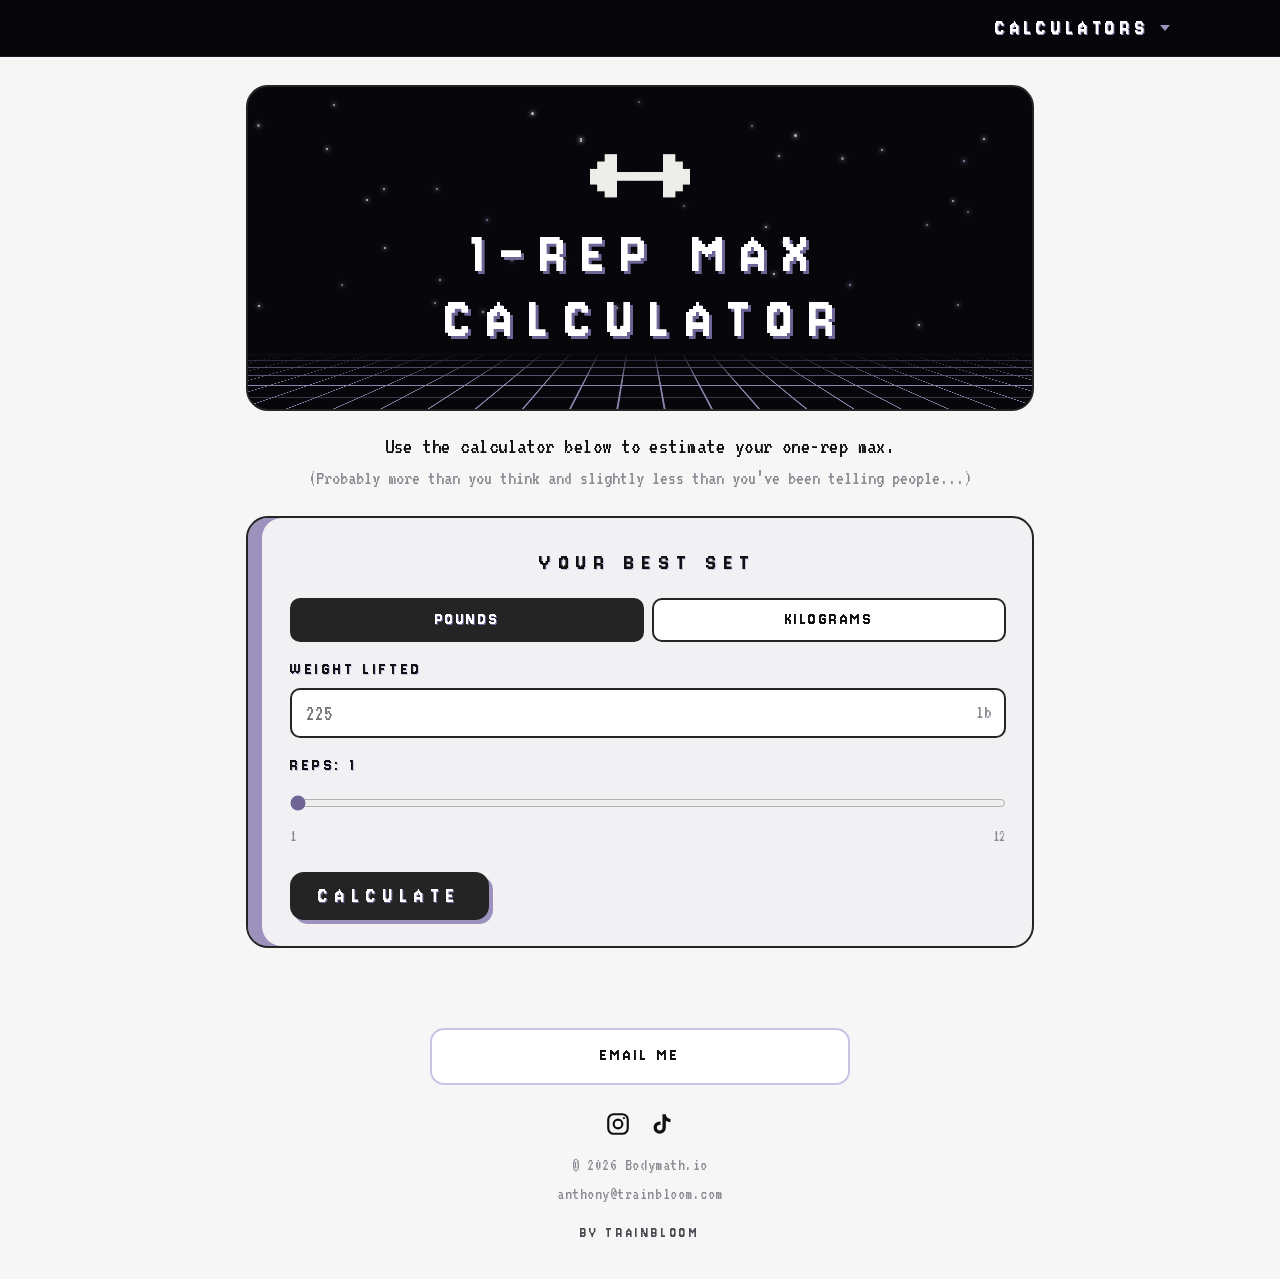
==== commit 79591f76: "Clean first load: self-hosted fonts, page fades in once ready, hero counts after reveal Co-Authored-" ====
--- a/1-rep-max-calculator/index.html
+++ b/1-rep-max-calculator/index.html
@@ -8,9 +8,12 @@
   <link rel="canonical" href="https://www.trainbloom.com/1-rep-max-calculator/">
   <link rel="icon" href="/assets/img/favicon-32.png?v=2" sizes="32x32">
   <link rel="apple-touch-icon" href="/assets/img/favicon.png?v=2">
-  <link rel="preconnect" href="https://fonts.googleapis.com">
-  <link rel="preconnect" href="https://fonts.gstatic.com" crossorigin>
-  <link href="https://fonts.googleapis.com/css2?family=Jersey+10&family=VT323&family=Poppins:ital,wght@0,300;0,400;0,500;0,600;1,300&display=swap" rel="stylesheet">
+  <link rel="preload" href="/assets/fonts/jersey10-400.woff2" as="font" type="font/woff2" crossorigin>
+  <link rel="preload" href="/assets/fonts/vt323-400.woff2" as="font" type="font/woff2" crossorigin>
+  <link rel="preload" href="/assets/fonts/poppins-400.woff2" as="font" type="font/woff2" crossorigin>
+  <link rel="stylesheet" href="/assets/css/fonts.css">
+  <script>/* Hold the page until fonts and icons are ready, then fade it in once (max 1.5s). */
+  (function(h){h.classList.add("loading");window.bloomShow=function(){if(!h.classList.contains("loading"))return;h.classList.remove("loading");document.dispatchEvent(new Event("bloom:shown"))};setTimeout(window.bloomShow,1500)})(document.documentElement);</script>
   <link rel="stylesheet" href="/assets/css/site.css">
 </head>
 <body>
--- a/assets/css/fonts.css
+++ b/assets/css/fonts.css
@@ -0,0 +1,65 @@
+/* Self-hosted Google Fonts (latin subset). */
+@font-face {
+  font-family: 'Jersey 10';
+  font-style: normal;
+  font-weight: 400;
+  font-display: block;
+  src: url(/assets/fonts/jersey10-400.woff2) format('woff2');
+  unicode-range: U+0000-00FF, U+0131, U+0152-0153, U+02BB-02BC, U+02C6, U+02DA, U+02DC, U+0304, U+0308, U+0329, U+2000-206F, U+20AC, U+2122, U+2191, U+2193, U+2212, U+2215, U+FEFF, U+FFFD;
+}
+@font-face {
+  font-family: 'Poppins';
+  font-style: italic;
+  font-weight: 300;
+  font-display: block;
+  src: url(/assets/fonts/poppins-300i.woff2) format('woff2');
+  unicode-range: U+0000-00FF, U+0131, U+0152-0153, U+02BB-02BC, U+02C6, U+02DA, U+02DC, U+0304, U+0308, U+0329, U+2000-206F, U+20AC, U+2122, U+2191, U+2193, U+2212, U+2215, U+FEFF, U+FFFD;
+}
+@font-face {
+  font-family: 'Poppins';
+  font-style: normal;
+  font-weight: 300;
+  font-display: block;
+  src: url(/assets/fonts/poppins-300.woff2) format('woff2');
+  unicode-range: U+0000-00FF, U+0131, U+0152-0153, U+02BB-02BC, U+02C6, U+02DA, U+02DC, U+0304, U+0308, U+0329, U+2000-206F, U+20AC, U+2122, U+2191, U+2193, U+2212, U+2215, U+FEFF, U+FFFD;
+}
+@font-face {
+  font-family: 'Poppins';
+  font-style: normal;
+  font-weight: 400;
+  font-display: block;
+  src: url(/assets/fonts/poppins-400.woff2) format('woff2');
+  unicode-range: U+0000-00FF, U+0131, U+0152-0153, U+02BB-02BC, U+02C6, U+02DA, U+02DC, U+0304, U+0308, U+0329, U+2000-206F, U+20AC, U+2122, U+2191, U+2193, U+2212, U+2215, U+FEFF, U+FFFD;
+}
+@font-face {
+  font-family: 'Poppins';
+  font-style: normal;
+  font-weight: 500;
+  font-display: block;
+  src: url(/assets/fonts/poppins-500.woff2) format('woff2');
+  unicode-range: U+0000-00FF, U+0131, U+0152-0153, U+02BB-02BC, U+02C6, U+02DA, U+02DC, U+0304, U+0308, U+0329, U+2000-206F, U+20AC, U+2122, U+2191, U+2193, U+2212, U+2215, U+FEFF, U+FFFD;
+}
+@font-face {
+  font-family: 'Poppins';
+  font-style: normal;
+  font-weight: 600;
+  font-display: block;
+  src: url(/assets/fonts/poppins-600.woff2) format('woff2');
+  unicode-range: U+0000-00FF, U+0131, U+0152-0153, U+02BB-02BC, U+02C6, U+02DA, U+02DC, U+0304, U+0308, U+0329, U+2000-206F, U+20AC, U+2122, U+2191, U+2193, U+2212, U+2215, U+FEFF, U+FFFD;
+}
+@font-face {
+  font-family: 'Poppins';
+  font-style: normal;
+  font-weight: 700;
+  font-display: block;
+  src: url(/assets/fonts/poppins-700.woff2) format('woff2');
+  unicode-range: U+0000-00FF, U+0131, U+0152-0153, U+02BB-02BC, U+02C6, U+02DA, U+02DC, U+0304, U+0308, U+0329, U+2000-206F, U+20AC, U+2122, U+2191, U+2193, U+2212, U+2215, U+FEFF, U+FFFD;
+}
+@font-face {
+  font-family: 'VT323';
+  font-style: normal;
+  font-weight: 400;
+  font-display: block;
+  src: url(/assets/fonts/vt323-400.woff2) format('woff2');
+  unicode-range: U+0000-00FF, U+0131, U+0152-0153, U+02BB-02BC, U+02C6, U+02DA, U+02DC, U+0304, U+0308, U+0329, U+2000-206F, U+20AC, U+2122, U+2191, U+2193, U+2212, U+2215, U+FEFF, U+FFFD;
+}
--- a/assets/css/site.css
+++ b/assets/css/site.css
@@ -34,7 +34,13 @@
 }
 
 * { box-sizing: border-box; }
-html { -webkit-text-size-adjust: 100%; }
+html { -webkit-text-size-adjust: 100%; background: var(--bg); }
+/* First load: the page waits (hidden) until fonts and icons are in, then fades up once. */
+html.loading body { opacity: 0; }
+html.loading main { transform: translateY(10px); }
+body { transition: opacity .5s ease; }
+main { transition: transform .6s cubic-bezier(.22,1,.36,1); }
+@media (prefers-reduced-motion: reduce) { html.loading main { transform: none; } }
 body {
   margin: 0;
   background: var(--bg);
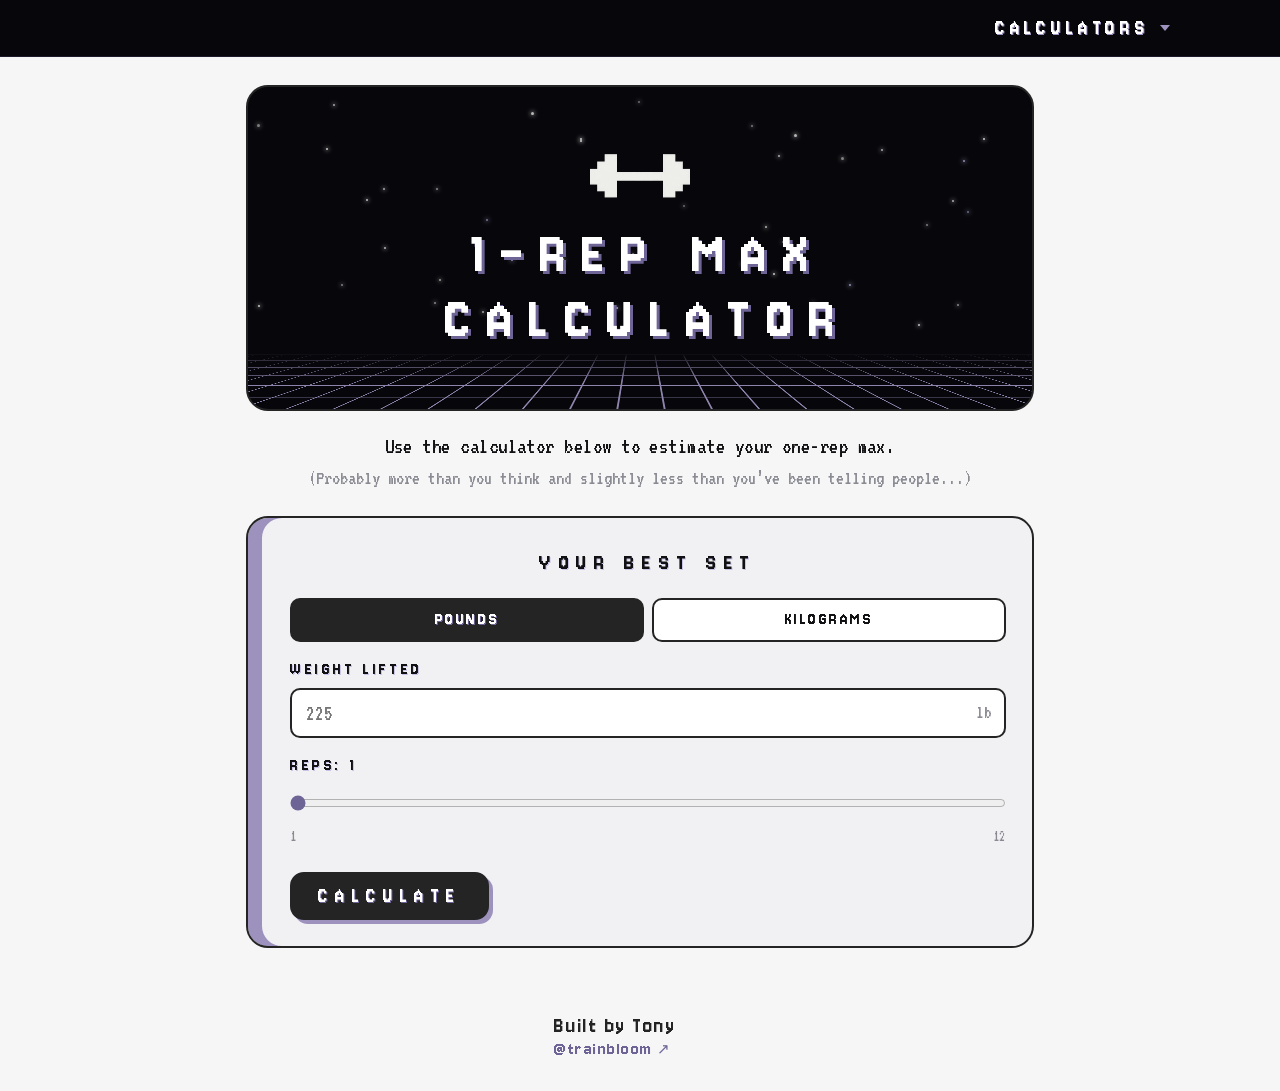
==== commit 438b5c20: "Favicon: pixel calculator keys icon Co-Authored-By: Claude Opus 5.5 <noreply@anthropic.com> Claude-S" ====
--- a/1-rep-max-calculator/index.html
+++ b/1-rep-max-calculator/index.html
@@ -6,14 +6,14 @@
   <title>1 REP MAX CALCULATOR | Bodymath.io</title>
   <meta name="description" content="Estimate your one-rep max from any set of 1–12 reps, plus a rep max and percentage table to program your training.">
   <link rel="canonical" href="https://www.trainbloom.com/1-rep-max-calculator/">
-  <link rel="icon" href="/assets/img/favicon-32.png?v=2" sizes="32x32">
-  <link rel="apple-touch-icon" href="/assets/img/favicon.png?v=2">
+  <link rel="icon" href="/assets/img/favicon-32.png?v=3" sizes="32x32">
+  <link rel="apple-touch-icon" href="/assets/img/favicon.png?v=3">
   <link rel="preload" href="/assets/fonts/jersey10-400.woff2" as="font" type="font/woff2" crossorigin>
   <link rel="preload" href="/assets/fonts/vt323-400.woff2" as="font" type="font/woff2" crossorigin>
   <link rel="preload" href="/assets/fonts/poppins-400.woff2" as="font" type="font/woff2" crossorigin>
   <link rel="stylesheet" href="/assets/css/fonts.css">
   <script>/* Hold the page until fonts and icons are ready, then fade it in once (max 1.5s). */
-  (function(h){h.classList.add("loading");window.bloomShow=function(){if(!h.classList.contains("loading"))return;h.classList.remove("loading");document.dispatchEvent(new Event("bloom:shown"))};setTimeout(window.bloomShow,1500)})(document.documentElement);</script>
+  (function(h){h.classList.add("loading");window.bloomShow=function(){if(!h.classList.contains("loading"))return;h.classList.remove("loading");document.dispatchEvent(new Event("bloom:shown"))};setTimeout(function(){window.bloomShow()},1500)})(document.documentElement);</script>
   <link rel="stylesheet" href="/assets/css/site.css">
 </head>
 <body>
--- a/assets/css/site.css
+++ b/assets/css/site.css
@@ -36,11 +36,7 @@
 * { box-sizing: border-box; }
 html { -webkit-text-size-adjust: 100%; background: var(--bg); }
 /* First load: the page waits (hidden) until fonts and icons are in, then fades up once. */
-html.loading body { opacity: 0; }
-html.loading main { transform: translateY(10px); }
-body { transition: opacity .5s ease; }
-main { transition: transform .6s cubic-bezier(.22,1,.36,1); }
-@media (prefers-reduced-motion: reduce) { html.loading main { transform: none; } }
+html.loading main, html.loading .site-header, html.loading .site-footer { opacity: 0; }
 body {
   margin: 0;
   background: var(--bg);
@@ -157,10 +153,14 @@
 .hero-stage { position: absolute; inset: 0; z-index: 2; width: 100%; height: 100%; }
 .hero-stage text { font-family: var(--pixel); letter-spacing: 3px; }
 .hero-stage .hs-l { fill: #b9aef0; font-size: 21px; }
-.hero-stage .hs-v { fill: #fff; font-size: 38px; }
-.hero-stage .hs-u { font-size: 22px; fill: #cfccdb; }
-.hero-stage .hm-vals { will-change: transform, opacity; }   /* numbers move as one smooth layer */
-.hero-stage .hm-fig { fill: var(--night); stroke: #d9d3f5; stroke-width: 1px; stroke-linejoin: round; }
+.hero-stage .hs-v { fill: #e6e1f5; font-size: 32px; }
+.hero-stage .hs-u { font-size: 19px; fill: #b8b3cc; }
+.hero-stage .hl { fill: none; stroke: #b9aef0; stroke-width: 2.6; stroke-linecap: round; stroke-dasharray: 0.1 7; opacity: .72; }
+.hero-stage .hlm { fill: none; stroke: #fff; stroke-width: 10; }
+.hero-stage .hd circle { fill: #d6ccff; }
+.hero-stage .hd .hd-glow { fill: #9d91be; opacity: .35; }
+.hero-stage .hd-dots { opacity: .8; }   /* soft, to sit with the faded figure */
+.hero-stage .hm-fig { fill: var(--night); stroke: #c9c1ee; stroke-width: 1px; stroke-linejoin: round; opacity: .78; }
 .hp-track { fill: #2a2838; }
 .hp-fill { fill: #9d91be; }
 .hero-copy {
@@ -168,13 +168,16 @@
   display: flex; flex-direction: column; align-items: center; justify-content: flex-start;
   padding-top: 2.6cqw;
 }
-.hero-art h1 { font-size: 6.9cqw; letter-spacing: .07em; margin: 0 -.07em 0 0; line-height: .9; text-shadow: none; }
+.hero-art h1 { font-size: 5.4cqw; letter-spacing: .26em; margin: 0 -.26em 0 0; line-height: .9; text-shadow: .3cqw .3cqw 0 var(--lav-dark); }   /* same wide, shadowed pixel type as the calculator titles */
 .hero-art p { font-size: 2.15cqw; margin-top: .9cqw; color: #d3cfe3; font-weight: 300; letter-spacing: .01em; }
 /* Phones: the banner takes the canvas's own 4:3 shape. */
 @media (max-width: 640px) {
-  .hero-art { aspect-ratio: 640 / 480; }
+  .hero-art { aspect-ratio: 640 / 635; }   /* taller than the desktop canvas; hero.js spreads the art out to fill it */
+  .hero-stage .hs-l { font-size: 27px; }
+  .hero-stage .hs-v { font-size: 42px; }
+  .hero-stage .hs-u { font-size: 24px; }
   .hero-copy { padding-top: 4.2cqw; }
-  .hero-art h1 { font-size: 11cqw; }
+  .hero-art h1 { font-size: 12.4cqw; letter-spacing: .14em; margin-right: -.14em; text-shadow: .7cqw .7cqw 0 var(--lav-dark); }
   .hero-art p { font-size: 3.4cqw; margin-top: 1.4cqw; }
 }
 .hero.sm { padding: 57px 16px 57px; } /* even top/bottom so the icon + title sit in the vertical middle */
@@ -204,6 +207,20 @@
   0%, 100% { transform: scale(.55); opacity: var(--o); }
   50% { transform: scale(1.7); opacity: 1; }
 }
+/* The comet: a short bright streak with a fading tail, flying "forward" along its own angle. */
+.hero .stars i.comet {
+  width: 44px; height: 2px; border-radius: 2px; opacity: 0;
+  background: linear-gradient(90deg, rgba(207, 200, 255, 0), rgba(207, 200, 255, .5) 65%, #fff);
+  transform-origin: 100% 50%;
+  animation: comet 1.1s cubic-bezier(.3, .6, .5, 1) forwards;
+}
+.hero .stars i.comet::after { inset: -1px -1px -1px auto; width: 4px; opacity: 1; box-shadow: 0 0 6px 2px rgba(255, 255, 255, .7); }
+@keyframes comet {
+  0% { opacity: 0; transform: rotate(var(--a)) translateX(0); }
+  15% { opacity: 1; }
+  70% { opacity: .9; }
+  100% { opacity: 0; transform: rotate(var(--a)) translateX(var(--len)); }
+}
 @media (prefers-reduced-motion: reduce) { .hero .stars i, .hero .stars i::after { animation: none; } }
 
 .lede { text-align: center; font-family: var(--mono); font-size: 23px; line-height: 1.2; letter-spacing: .02em; margin: 0 auto 6px; max-width: 640px; }
@@ -214,7 +231,7 @@
 .section-title { text-align: center; font-family: var(--pixel); font-weight: 400; font-size: 24px; letter-spacing: var(--track); text-transform: uppercase; text-shadow: var(--px-shadow); margin: 6px 0 16px; }
 
 /* ---------- Home cards (replicas of the hoo.be calculator cards) ---------- */
-.grid { display: grid; grid-template-columns: repeat(2, minmax(0, 1fr)); gap: 16px; margin: 0 auto 56px; }
+.grid { display: grid; grid-template-columns: repeat(2, minmax(0, 1fr)); gap: 16px; margin: 0 auto 30px; }
 .card-link {
   position: relative; display: flex; flex-direction: column; justify-content: flex-end; gap: 12px;
   min-height: 150px; padding: 18px 44px 16px 34px; text-decoration: none; color: var(--text);
@@ -607,22 +624,33 @@
 .faq .body a { color: var(--lav-dark); text-decoration-thickness: 1px; text-underline-offset: 2px; }
 
 /* ---------- Footer ---------- */
-.site-footer { text-align: center; padding: 32px 16px 32px; color: var(--muted); font-size: 13px; }
-.contact { display: grid; gap: 12px; max-width: 420px; margin: 0 auto 26px; }
-.site-footer .contact a {
-  display: flex; align-items: center; justify-content: center; gap: 10px; text-decoration: none;
-  border: 2px solid var(--lav-line); border-radius: var(--r-md); background: var(--paper); color: var(--text);
-  font-family: var(--pixel); font-size: 18px; letter-spacing: .18em; text-transform: uppercase; padding: 12px 14px;
-}
-.site-footer .contact a:hover { text-decoration: none; background: var(--lav-soft); }
-.social { display: flex; justify-content: center; gap: 18px; margin-bottom: 14px; }
-.site-footer .social a { color: var(--text); display: inline-flex; }
-.social svg { width: 26px; height: 26px; }
+.site-footer { text-align: center; padding: 18px 16px 30px; color: var(--muted); font-size: 13px; }
 .site-footer p { margin: 2px 0; }
-.site-footer a { color: var(--muted); text-decoration: none; }
 .site-footer p { font-family: var(--mono); font-size: 17px; letter-spacing: .03em; }
-.site-footer a:hover { text-decoration: underline; }
-.site-footer .by { font-family: var(--pixel); font-size: 15px; letter-spacing: .24em; text-transform: uppercase; color: var(--ink-soft); margin-top: 14px; }
+.site-footer .by-wrap { position: relative; display: inline-block; }
+/* Footer: pixel me popping up behind "By Trainbloom". The letter tops are 12px below .by-wrap's top;
+   the box is clipped at that line, so from the waist down he's hidden behind the text. */
+/* Pixel me in the footer (driven by layout.js): he pops up standing on the letter tops (12px below
+   .by-wrap's top), walks to the end of the word, hops down, and ends up standing on the baseline
+   (23px down) just after it. Drawn at exactly 2x, the same pixel size as the footer font. */
+.site-footer .by-wrap { padding-right: 50px; }   /* his final spot, so text + him stay centred together */
+/* .peek-clip's bottom edge is the top of the letters: while it clips, he's hidden behind the word. */
+.site-footer .peek-clip { position: absolute; left: 0; right: -60px; bottom: calc(100% - 11px); height: 140px; overflow: hidden; pointer-events: none; }
+.site-footer .peek-clip.free { overflow: visible; }
+.site-footer .peek-hole { position: absolute; display: none; width: 44px; height: 14px; background: url(/assets/img/peek-hole.png) 0 0 / 300% 100% no-repeat; image-rendering: pixelated; }
+.site-footer .peek { position: absolute; left: 0; bottom: -1px; width: 44px; height: 54px; opacity: 0; }
+.site-footer .peek-guy { width: 44px; height: 54px; background: url(/assets/img/peek-me.png) 0 0 / 600% 100% no-repeat; image-rendering: pixelated; }
+.site-footer .peek-guy.flip { transform: scaleX(-1); }
+.site-footer .peek-shadow {
+  position: absolute; right: 12px; bottom: calc(100% - 25px); width: 24px; height: 3px; border-radius: 50%;
+  background: rgba(30,26,40,.16); transform: scaleX(0); transition: transform .2s ease-out;
+}
+.site-footer .peek-shadow.on { transform: scaleX(1); }
+.site-footer .by { position: relative; z-index: 1; display: flex; flex-direction: column; align-items: flex-start; margin: 0; font-family: var(--pixel); line-height: 1.15; text-align: left; }
+.site-footer .by-name { font-size: 22px; letter-spacing: .08em; color: var(--ink); }
+.site-footer .by-ig { font-size: 19px; letter-spacing: .08em; color: var(--lav-dark); text-decoration: none; display: inline-flex; align-items: center; gap: 4px; }
+.site-footer .by-ig:hover { color: var(--ink); }
+.site-footer .by-arrow { font-size: 15px; }
 
 .sr-only { position: absolute; width: 1px; height: 1px; padding: 0; margin: -1px; overflow: hidden; clip: rect(0,0,0,0); border: 0; }
 
